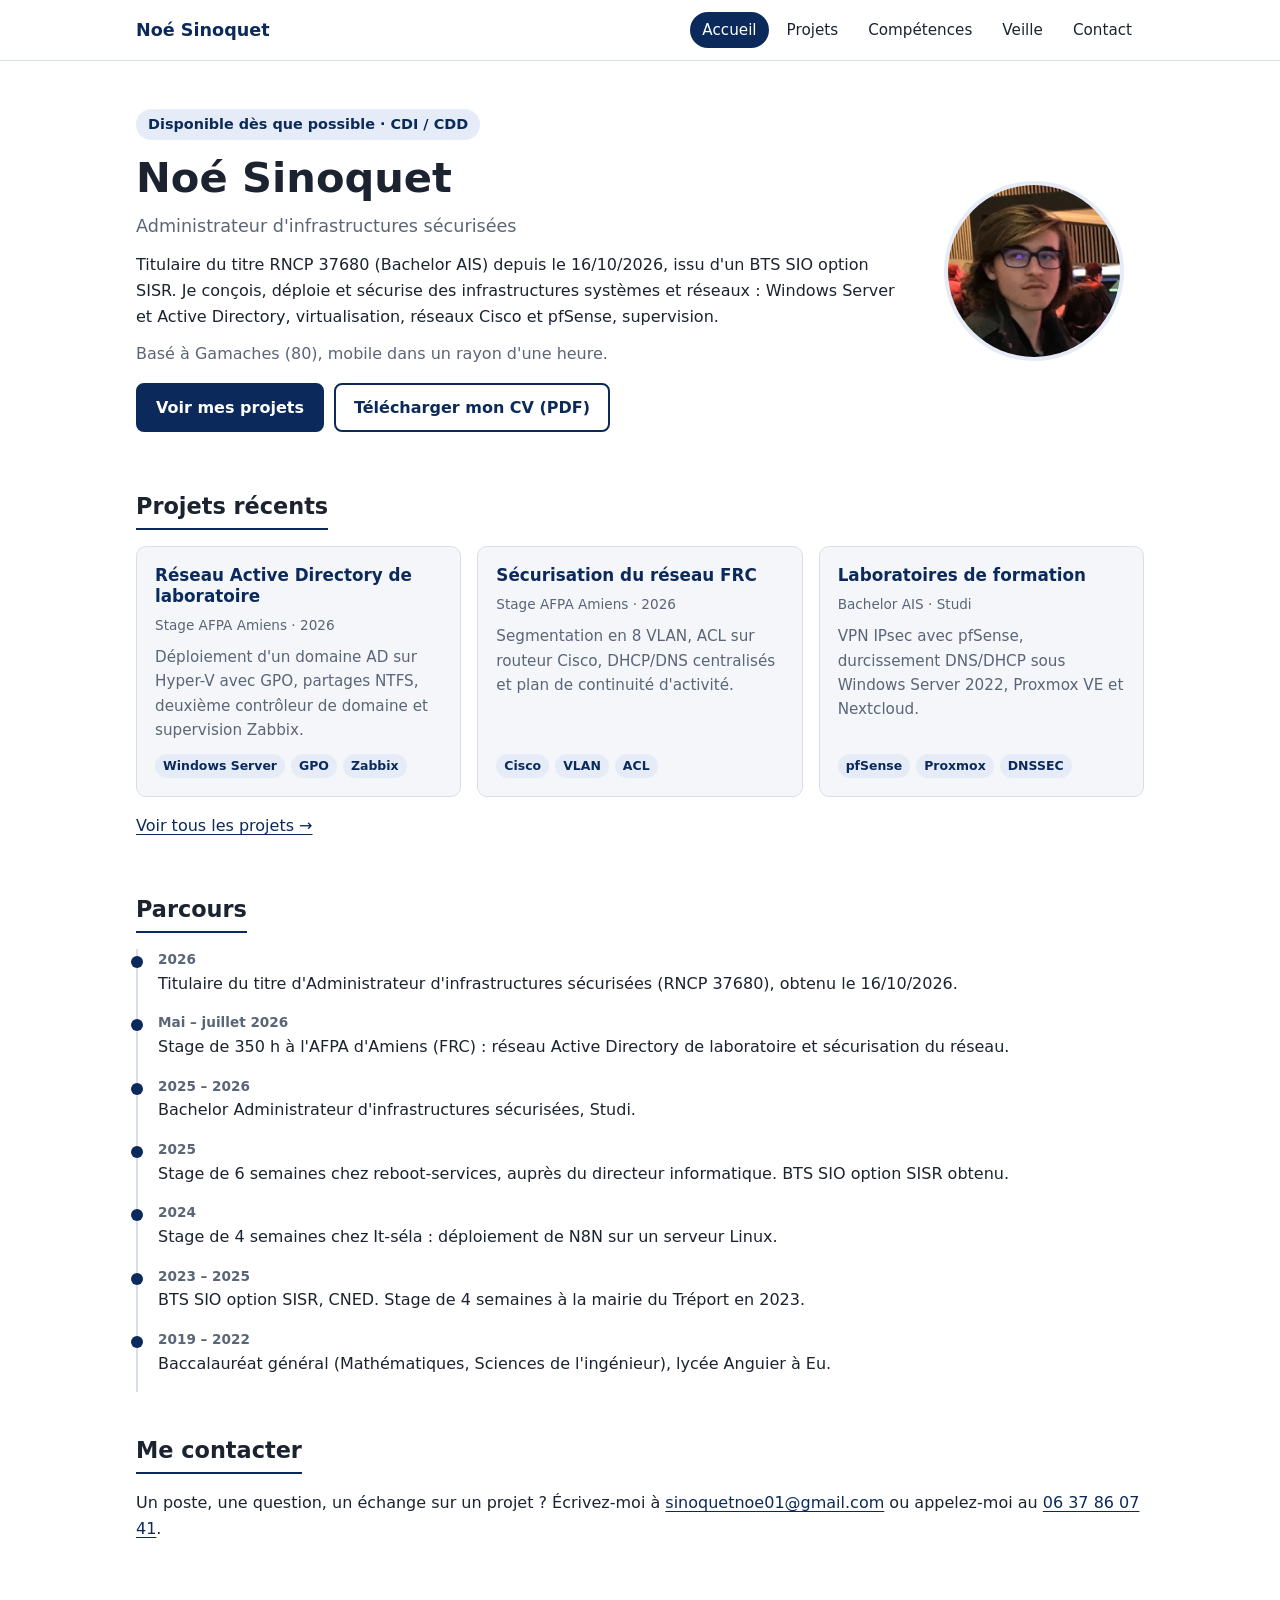
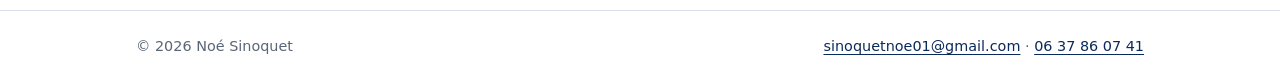
==== index.html @ 9545ffd7 "Add files via upload" ====
<!doctype html>
<html lang="fr">
<head>
<meta charset="utf-8">
<meta name="viewport" content="width=device-width, initial-scale=1">
<title>Noé Sinoquet | Administrateur d&#x27;infrastructures sécurisées</title>
<meta name="description" content="Portfolio de Noé Sinoquet, administrateur d&#x27;infrastructures sécurisées : projets réseaux, systèmes et sécurité.">
<meta name="color-scheme" content="light dark">
<link rel="stylesheet" href="assets/style.css">
</head>
<body>
<a class="skip" href="#contenu">Aller au contenu</a>
<header class="site-header">
<div class="wrap">
<a class="brand" href="index.html">Noé Sinoquet</a>
<nav aria-label="Navigation principale">
<ul>
<li><a href="index.html" aria-current="page">Accueil</a></li>
<li><a href="projets.html">Projets</a></li>
<li><a href="competences.html">Compétences</a></li>
<li><a href="veille.html">Veille</a></li>
<li><a href="contact.html">Contact</a></li>
</ul>
</nav>
</div>
</header>
<main id="contenu">
<section class="hero">
<div class="wrap">
<div>
<span class="status">Disponible dès que possible · CDI / CDD</span>
<h1>Noé Sinoquet</h1>
<p class="lead">Administrateur d'infrastructures sécurisées</p>
<p>Titulaire du titre RNCP 37680 (Bachelor AIS) depuis le 16/10/2026, issu d'un BTS SIO option SISR.
Je conçois, déploie et sécurise des infrastructures systèmes et réseaux : Windows Server et Active Directory,
virtualisation, réseaux Cisco et pfSense, supervision.</p>
<p class="muted">Basé à Gamaches (80), mobile dans un rayon d'une heure.</p>
<div class="actions">
<a class="btn" href="projets.html">Voir mes projets</a>
<a class="btn secondary" href="assets/CV_SINOQUET_Noe.pdf">Télécharger mon CV (PDF)</a>
</div>
</div>
<img src="assets/photo.jpg" alt="Portrait de Noé Sinoquet" width="180" height="180">
</div>
</section>
<div class="wrap">
<section>
<h2>Projets récents</h2>
<div class="grid"><a class="card" href="projet-afpa-ad.html"><h3>Réseau Active Directory de laboratoire</h3><span class="meta">Stage AFPA Amiens · 2026</span><p>Déploiement d&#x27;un domaine AD sur Hyper-V avec GPO, partages NTFS, deuxième contrôleur de domaine et supervision Zabbix.</p><div class="tags"><span class="tag">Windows Server</span><span class="tag">GPO</span><span class="tag">Zabbix</span></div></a><a class="card" href="projet-afpa-reseau.html"><h3>Sécurisation du réseau FRC</h3><span class="meta">Stage AFPA Amiens · 2026</span><p>Segmentation en 8 VLAN, ACL sur routeur Cisco, DHCP/DNS centralisés et plan de continuité d&#x27;activité.</p><div class="tags"><span class="tag">Cisco</span><span class="tag">VLAN</span><span class="tag">ACL</span></div></a><a class="card" href="projet-labs-studi.html"><h3>Laboratoires de formation</h3><span class="meta">Bachelor AIS · Studi</span><p>VPN IPsec avec pfSense, durcissement DNS/DHCP sous Windows Server 2022, Proxmox VE et Nextcloud.</p><div class="tags"><span class="tag">pfSense</span><span class="tag">Proxmox</span><span class="tag">DNSSEC</span></div></a></div>
<p style="margin-top:16px"><a href="projets.html">Voir tous les projets →</a></p>
</section>
<section>
<h2>Parcours</h2>
<ol class="timeline"><li><span class="when">2026</span>Titulaire du titre d&#x27;Administrateur d&#x27;infrastructures sécurisées (RNCP 37680), obtenu le 16/10/2026.</li><li><span class="when">Mai – juillet 2026</span>Stage de 350 h à l&#x27;AFPA d&#x27;Amiens (FRC) : réseau Active Directory de laboratoire et sécurisation du réseau.</li><li><span class="when">2025 – 2026</span>Bachelor Administrateur d&#x27;infrastructures sécurisées, Studi.</li><li><span class="when">2025</span>Stage de 6 semaines chez reboot-services, auprès du directeur informatique. BTS SIO option SISR obtenu.</li><li><span class="when">2024</span>Stage de 4 semaines chez It-séla : déploiement de N8N sur un serveur Linux.</li><li><span class="when">2023 – 2025</span>BTS SIO option SISR, CNED. Stage de 4 semaines à la mairie du Tréport en 2023.</li><li><span class="when">2019 – 2022</span>Baccalauréat général (Mathématiques, Sciences de l&#x27;ingénieur), lycée Anguier à Eu.</li></ol>
</section>
<section>
<h2>Me contacter</h2>
<p>Un poste, une question, un échange sur un projet ? Écrivez-moi à <a href="mailto:sinoquetnoe01@gmail.com">sinoquetnoe01@gmail.com</a>
ou appelez-moi au <a href="tel:+33637860741">06 37 86 07 41</a>.</p>
</section>
</div>
</main>
<footer class="site-footer">
<div class="wrap">
<span>© 2026 Noé Sinoquet</span>
<span><a href="mailto:sinoquetnoe01@gmail.com">sinoquetnoe01@gmail.com</a> · <a href="tel:+33637860741">06 37 86 07 41</a></span>
</div>
</footer>
</body>
</html>
---- assets/style.css ----
:root {
  --bg: #ffffff;
  --bg-soft: #f4f6fa;
  --text: #1b2330;
  --muted: #5a6577;
  --accent: #0b2a5b;
  --accent-contrast: #ffffff;
  --accent-soft: #e6ecf7;
  --border: #d9dfea;
  --radius: 10px;
  --max: 1040px;
}

@media (prefers-color-scheme: dark) {
  :root:not([data-theme="light"]) {
    --bg: #10151f;
    --bg-soft: #171e2b;
    --text: #e6eaf2;
    --muted: #9aa6ba;
    --accent: #8fb2ff;
    --accent-contrast: #0b1424;
    --accent-soft: #1d2740;
    --border: #2a3448;
  }
}

* { box-sizing: border-box; }

html { scroll-behavior: smooth; }

body {
  margin: 0;
  background: var(--bg);
  color: var(--text);
  font-family: system-ui, -apple-system, "Segoe UI", Roboto, "Helvetica Neue", Arial, sans-serif;
  line-height: 1.6;
  font-size: 1rem;
}

.wrap {
  max-width: var(--max);
  margin: 0 auto;
  padding: 0 16px;
}

a { color: var(--accent); text-underline-offset: 3px; }
a:hover { text-decoration-thickness: 2px; }
a:focus-visible, .btn:focus-visible {
  outline: 3px solid var(--accent);
  outline-offset: 2px;
  border-radius: 4px;
}

.skip {
  position: absolute;
  left: -999px;
  top: 8px;
  background: var(--accent);
  color: var(--accent-contrast);
  padding: 8px 12px;
  border-radius: 6px;
  z-index: 10;
}
.skip:focus { left: 8px; }

/* En-tête */
.site-header {
  border-bottom: 1px solid var(--border);
  background: var(--bg);
  position: sticky;
  top: 0;
  z-index: 5;
}
.site-header .wrap {
  display: flex;
  flex-wrap: wrap;
  align-items: center;
  justify-content: space-between;
  gap: 8px 24px;
  padding-top: 12px;
  padding-bottom: 12px;
}
.brand {
  font-weight: 700;
  font-size: 1.1rem;
  color: var(--accent);
  text-decoration: none;
}
.site-header nav ul {
  display: flex;
  flex-wrap: wrap;
  gap: 4px 6px;
  list-style: none;
  margin: 0;
  padding: 0;
}
.site-header nav a {
  display: block;
  padding: 6px 12px;
  border-radius: 999px;
  color: var(--text);
  text-decoration: none;
  font-size: 0.95rem;
}
.site-header nav a:hover { background: var(--accent-soft); }
.site-header nav a[aria-current="page"] {
  background: var(--accent);
  color: var(--accent-contrast);
}

/* Sections */
main { padding-bottom: 48px; }
section { padding: 36px 0 8px; }

h1, h2, h3 { line-height: 1.25; color: var(--text); }
h1 { font-size: clamp(1.8rem, 4.5vw, 2.6rem); margin: 0 0 8px; }
h2 {
  font-size: 1.4rem;
  margin: 0 0 16px;
  padding-bottom: 8px;
  border-bottom: 2px solid var(--accent);
  display: inline-block;
}
h3 { font-size: 1.1rem; margin: 24px 0 8px; }
p { margin: 0 0 12px; }
.lead { font-size: 1.1rem; color: var(--muted); }
.muted { color: var(--muted); }

/* Hero */
.hero { padding: 48px 0 24px; }
.hero .wrap {
  display: grid;
  grid-template-columns: 1fr;
  gap: 24px;
  align-items: center;
}
@media (min-width: 720px) {
  .hero .wrap { grid-template-columns: 1fr 220px; }
}
.hero img {
  width: 180px;
  height: 180px;
  object-fit: cover;
  border-radius: 50%;
  border: 4px solid var(--accent-soft);
  justify-self: center;
}
.status {
  display: inline-block;
  background: var(--accent-soft);
  color: var(--accent);
  border-radius: 999px;
  padding: 4px 12px;
  font-size: 0.9rem;
  font-weight: 600;
  margin-bottom: 12px;
}
.actions { display: flex; flex-wrap: wrap; gap: 10px; margin-top: 16px; }
.btn {
  display: inline-block;
  padding: 10px 18px;
  border-radius: 8px;
  border: 2px solid var(--accent);
  background: var(--accent);
  color: var(--accent-contrast);
  text-decoration: none;
  font-weight: 600;
}
.btn:hover { opacity: 0.9; }
.btn.secondary { background: transparent; color: var(--accent); }

/* Cartes */
.grid {
  display: grid;
  gap: 16px;
  grid-template-columns: repeat(auto-fill, minmax(260px, 1fr));
}
.card {
  display: flex;
  flex-direction: column;
  gap: 8px;
  padding: 18px;
  border: 1px solid var(--border);
  border-radius: var(--radius);
  background: var(--bg-soft);
  text-decoration: none;
  color: var(--text);
}
a.card:hover { border-color: var(--accent); }
.card h3 { margin: 0; font-size: 1.05rem; color: var(--accent); }
.card p { margin: 0; font-size: 0.95rem; color: var(--muted); }
.card .meta { font-size: 0.85rem; color: var(--muted); }

.tags { display: flex; flex-wrap: wrap; gap: 6px; margin-top: auto; padding-top: 4px; }
.tag {
  font-size: 0.78rem;
  padding: 2px 8px;
  border-radius: 999px;
  background: var(--accent-soft);
  color: var(--accent);
  font-weight: 600;
}

/* Parcours */
.timeline { list-style: none; margin: 0; padding: 0; border-left: 2px solid var(--border); }
.timeline li { position: relative; padding: 0 0 16px 20px; }
.timeline li::before {
  content: "";
  position: absolute;
  left: -7px;
  top: 7px;
  width: 12px;
  height: 12px;
  border-radius: 50%;
  background: var(--accent);
}
.timeline .when { display: block; font-size: 0.85rem; color: var(--muted); font-weight: 600; }

/* Fiches projet */
.crumbs { font-size: 0.9rem; margin-top: 24px; }
.facts {
  display: grid;
  gap: 8px 24px;
  grid-template-columns: repeat(auto-fit, minmax(200px, 1fr));
  margin: 16px 0 8px;
  padding: 16px;
  border: 1px solid var(--border);
  border-radius: var(--radius);
  background: var(--bg-soft);
}
.facts dt { font-size: 0.8rem; text-transform: uppercase; letter-spacing: 0.04em; color: var(--muted); }
.facts dd { margin: 0 0 4px; font-weight: 600; }
ul.clean { padding-left: 20px; margin: 0 0 12px; }
ul.clean li { margin-bottom: 4px; }
.note {
  border-left: 4px solid var(--accent);
  background: var(--accent-soft);
  padding: 10px 14px;
  border-radius: 0 var(--radius) var(--radius) 0;
  font-size: 0.95rem;
}
.table-wrap { overflow-x: auto; margin-bottom: 12px; }
table { border-collapse: collapse; width: 100%; font-size: 0.95rem; }
th, td { border: 1px solid var(--border); padding: 8px 10px; text-align: left; }
th { background: var(--bg-soft); }
.pager { display: flex; justify-content: space-between; gap: 12px; margin-top: 32px; flex-wrap: wrap; }

/* Pied de page */
.site-footer {
  border-top: 1px solid var(--border);
  padding: 24px 0;
  color: var(--muted);
  font-size: 0.9rem;
}
.site-footer .wrap { display: flex; flex-wrap: wrap; justify-content: space-between; gap: 8px 24px; }

@media (prefers-reduced-motion: reduce) {
  html { scroll-behavior: auto; }
}

@media print {
  .site-header, .site-footer, .actions { display: none; }
}
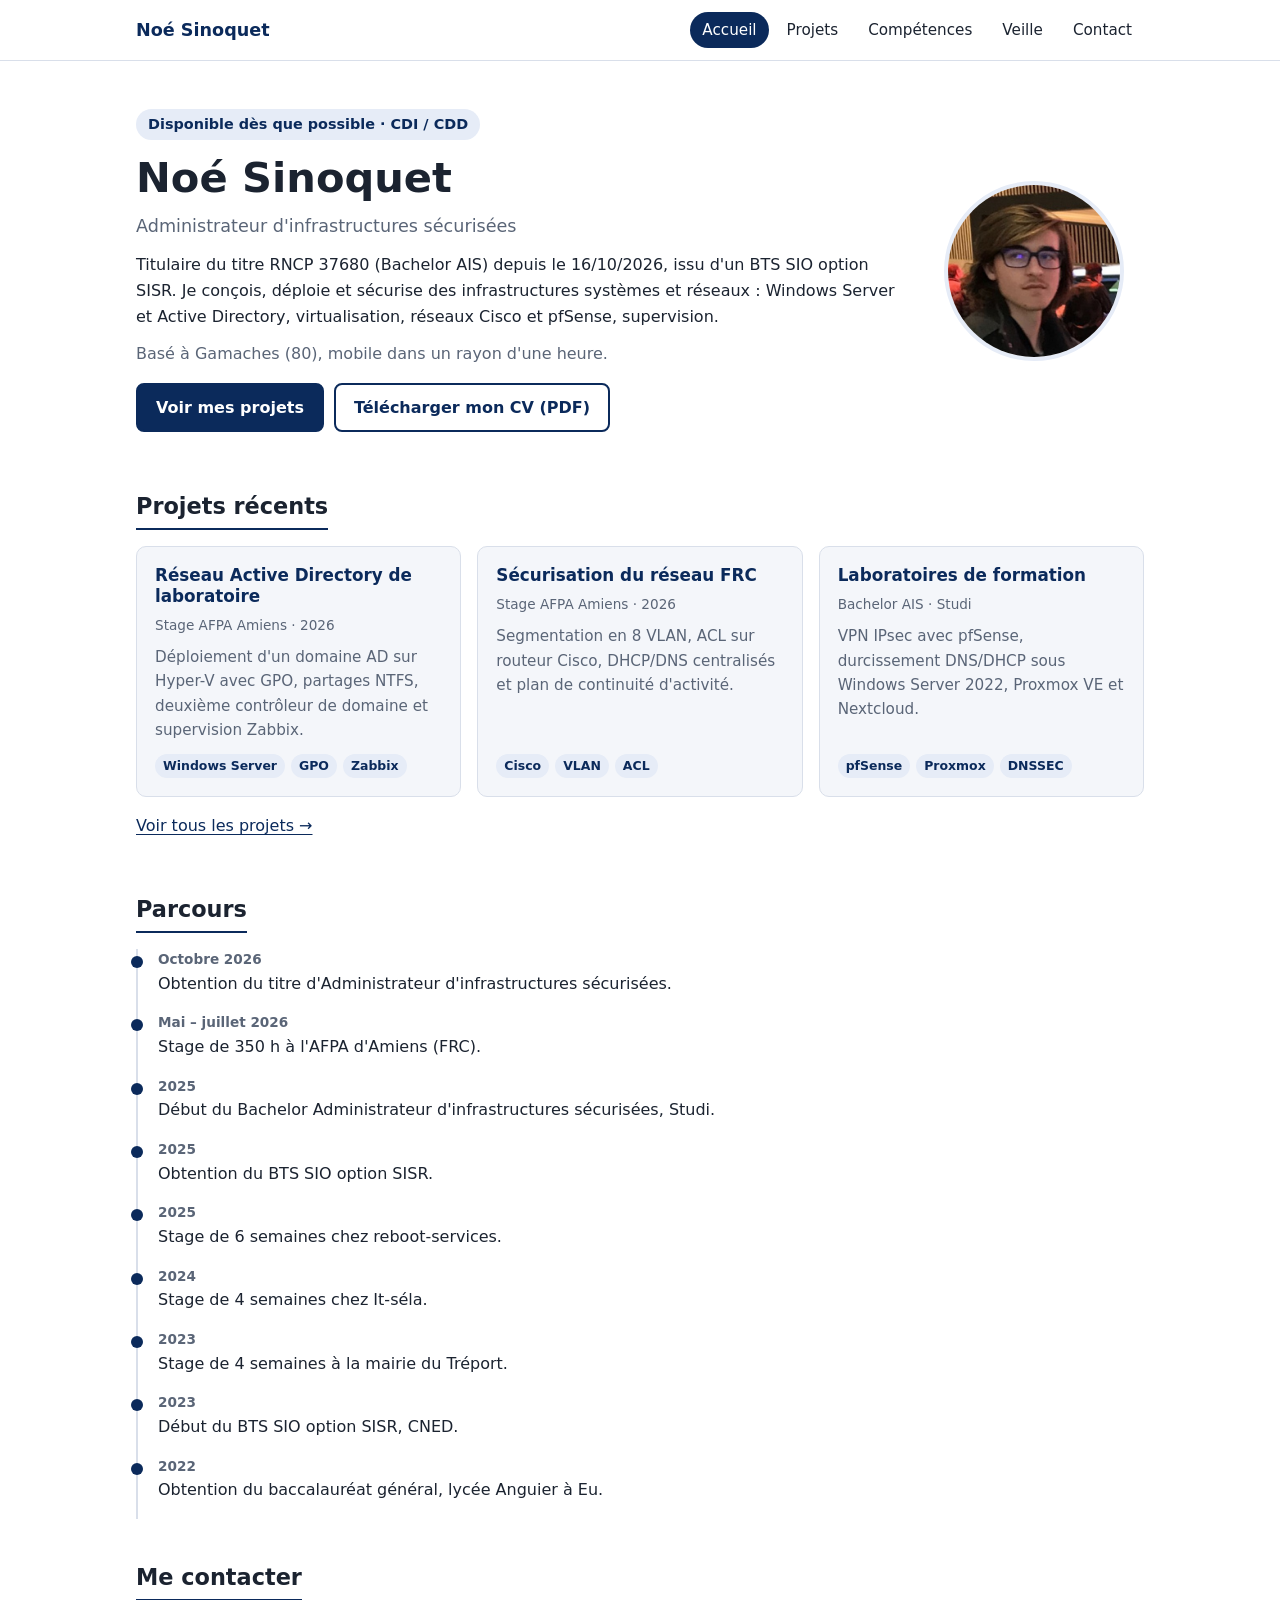
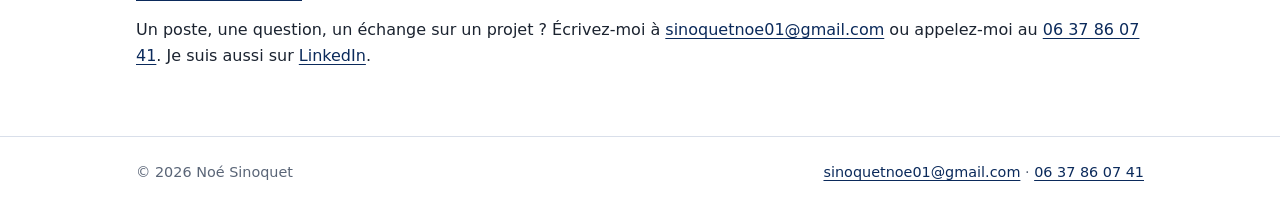
==== commit 8f3c0d00: "Add files via upload" ====
--- a/index.html
+++ b/index.html
@@ -51,12 +51,12 @@
 </section>
 <section>
 <h2>Parcours</h2>
-<ol class="timeline"><li><span class="when">2026</span>Titulaire du titre d&#x27;Administrateur d&#x27;infrastructures sécurisées (RNCP 37680), obtenu le 16/10/2026.</li><li><span class="when">Mai – juillet 2026</span>Stage de 350 h à l&#x27;AFPA d&#x27;Amiens (FRC) : réseau Active Directory de laboratoire et sécurisation du réseau.</li><li><span class="when">2025 – 2026</span>Bachelor Administrateur d&#x27;infrastructures sécurisées, Studi.</li><li><span class="when">2025</span>Stage de 6 semaines chez reboot-services, auprès du directeur informatique. BTS SIO option SISR obtenu.</li><li><span class="when">2024</span>Stage de 4 semaines chez It-séla : déploiement de N8N sur un serveur Linux.</li><li><span class="when">2023 – 2025</span>BTS SIO option SISR, CNED. Stage de 4 semaines à la mairie du Tréport en 2023.</li><li><span class="when">2019 – 2022</span>Baccalauréat général (Mathématiques, Sciences de l&#x27;ingénieur), lycée Anguier à Eu.</li></ol>
+<ol class="timeline"><li><span class="when">Octobre 2026</span>Obtention du titre d&#x27;Administrateur d&#x27;infrastructures sécurisées.</li><li><span class="when">Mai – juillet 2026</span>Stage de 350 h à l&#x27;AFPA d&#x27;Amiens (FRC).</li><li><span class="when">2025</span>Début du Bachelor Administrateur d&#x27;infrastructures sécurisées, Studi.</li><li><span class="when">2025</span>Obtention du BTS SIO option SISR.</li><li><span class="when">2025</span>Stage de 6 semaines chez reboot-services.</li><li><span class="when">2024</span>Stage de 4 semaines chez It-séla.</li><li><span class="when">2023</span>Stage de 4 semaines à la mairie du Tréport.</li><li><span class="when">2023</span>Début du BTS SIO option SISR, CNED.</li><li><span class="when">2022</span>Obtention du baccalauréat général, lycée Anguier à Eu.</li></ol>
 </section>
 <section>
 <h2>Me contacter</h2>
 <p>Un poste, une question, un échange sur un projet ? Écrivez-moi à <a href="mailto:sinoquetnoe01@gmail.com">sinoquetnoe01@gmail.com</a>
-ou appelez-moi au <a href="tel:+33637860741">06 37 86 07 41</a>.</p>
+ou appelez-moi au <a href="tel:+33637860741">06 37 86 07 41</a>. Je suis aussi sur <a href="https://www.linkedin.com/in/sinoquet-no%C3%A9-0a4686312/" rel="noopener" target="_blank">LinkedIn</a>.</p>
 </section>
 </div>
 </main>
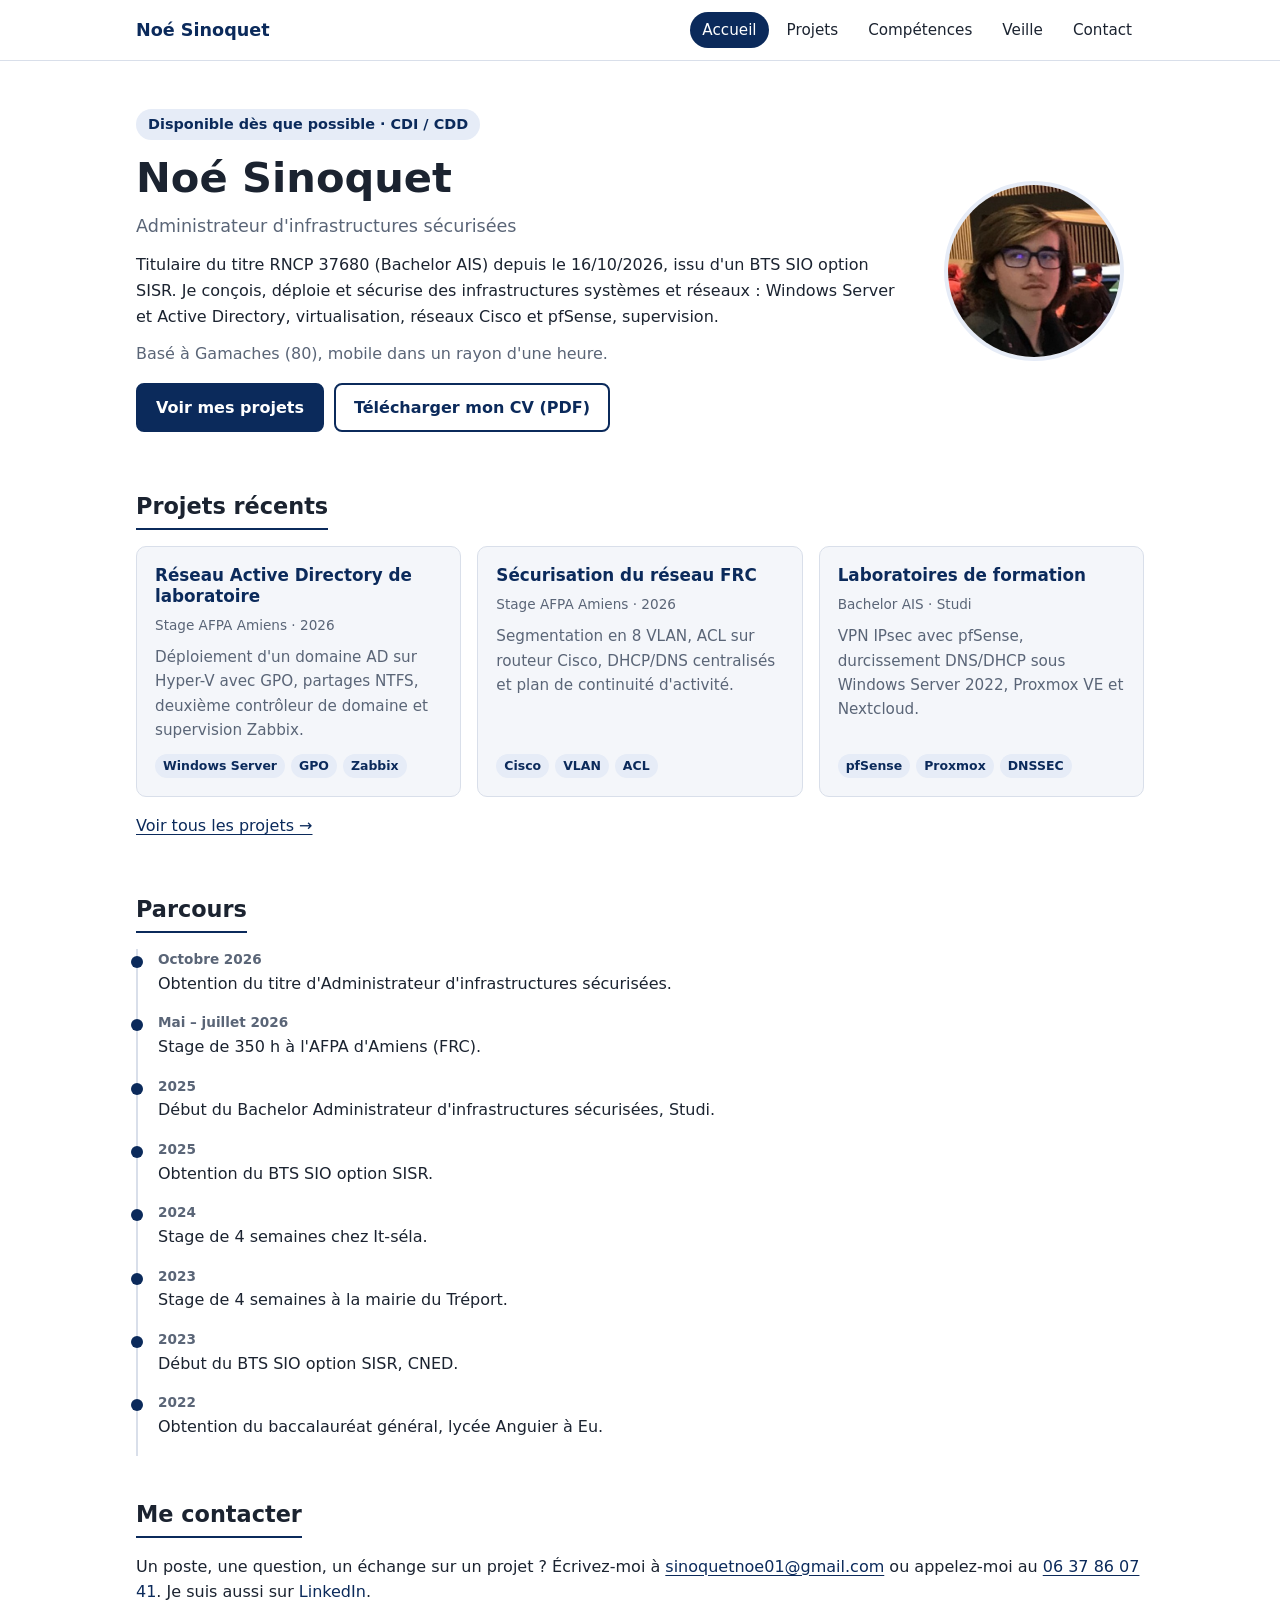
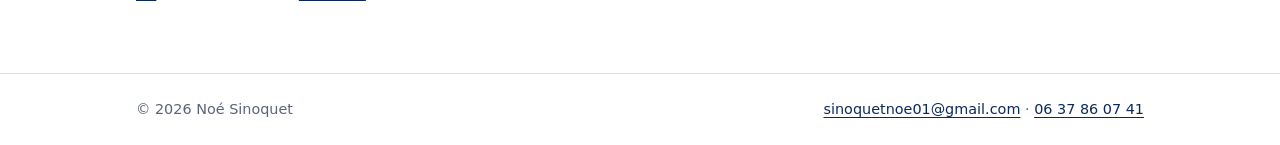
==== commit 38734a65: "Remove duplicate entries from timeline section Removed duplicate timeline entries to streamline the " ====
--- a/index.html
+++ b/index.html
@@ -51,7 +51,7 @@
 </section>
 <section>
 <h2>Parcours</h2>
-<ol class="timeline"><li><span class="when">Octobre 2026</span>Obtention du titre d&#x27;Administrateur d&#x27;infrastructures sécurisées.</li><li><span class="when">Mai – juillet 2026</span>Stage de 350 h à l&#x27;AFPA d&#x27;Amiens (FRC).</li><li><span class="when">2025</span>Début du Bachelor Administrateur d&#x27;infrastructures sécurisées, Studi.</li><li><span class="when">2025</span>Obtention du BTS SIO option SISR.</li><li><span class="when">2025</span>Stage de 6 semaines chez reboot-services.</li><li><span class="when">2024</span>Stage de 4 semaines chez It-séla.</li><li><span class="when">2023</span>Stage de 4 semaines à la mairie du Tréport.</li><li><span class="when">2023</span>Début du BTS SIO option SISR, CNED.</li><li><span class="when">2022</span>Obtention du baccalauréat général, lycée Anguier à Eu.</li></ol>
+<ol class="timeline"><li><span class="when">Octobre 2026</span>Obtention du titre d&#x27;Administrateur d&#x27;infrastructures sécurisées.</li><li><span class="when">Mai – juillet 2026</span>Stage de 350 h à l&#x27;AFPA d&#x27;Amiens (FRC).</li><li><span class="when">2025</span>Début du Bachelor Administrateur d&#x27;infrastructures sécurisées, Studi.</li><li><span class="when">2025</span>Obtention du BTS SIO option SISR.</li><li><span class="when">2024</span>Stage de 4 semaines chez It-séla.</li><li><span class="when">2023</span>Stage de 4 semaines à la mairie du Tréport.</li><li><span class="when">2023</span>Début du BTS SIO option SISR, CNED.</li><li><span class="when">2022</span>Obtention du baccalauréat général, lycée Anguier à Eu.</li></ol>
 </section>
 <section>
 <h2>Me contacter</h2>
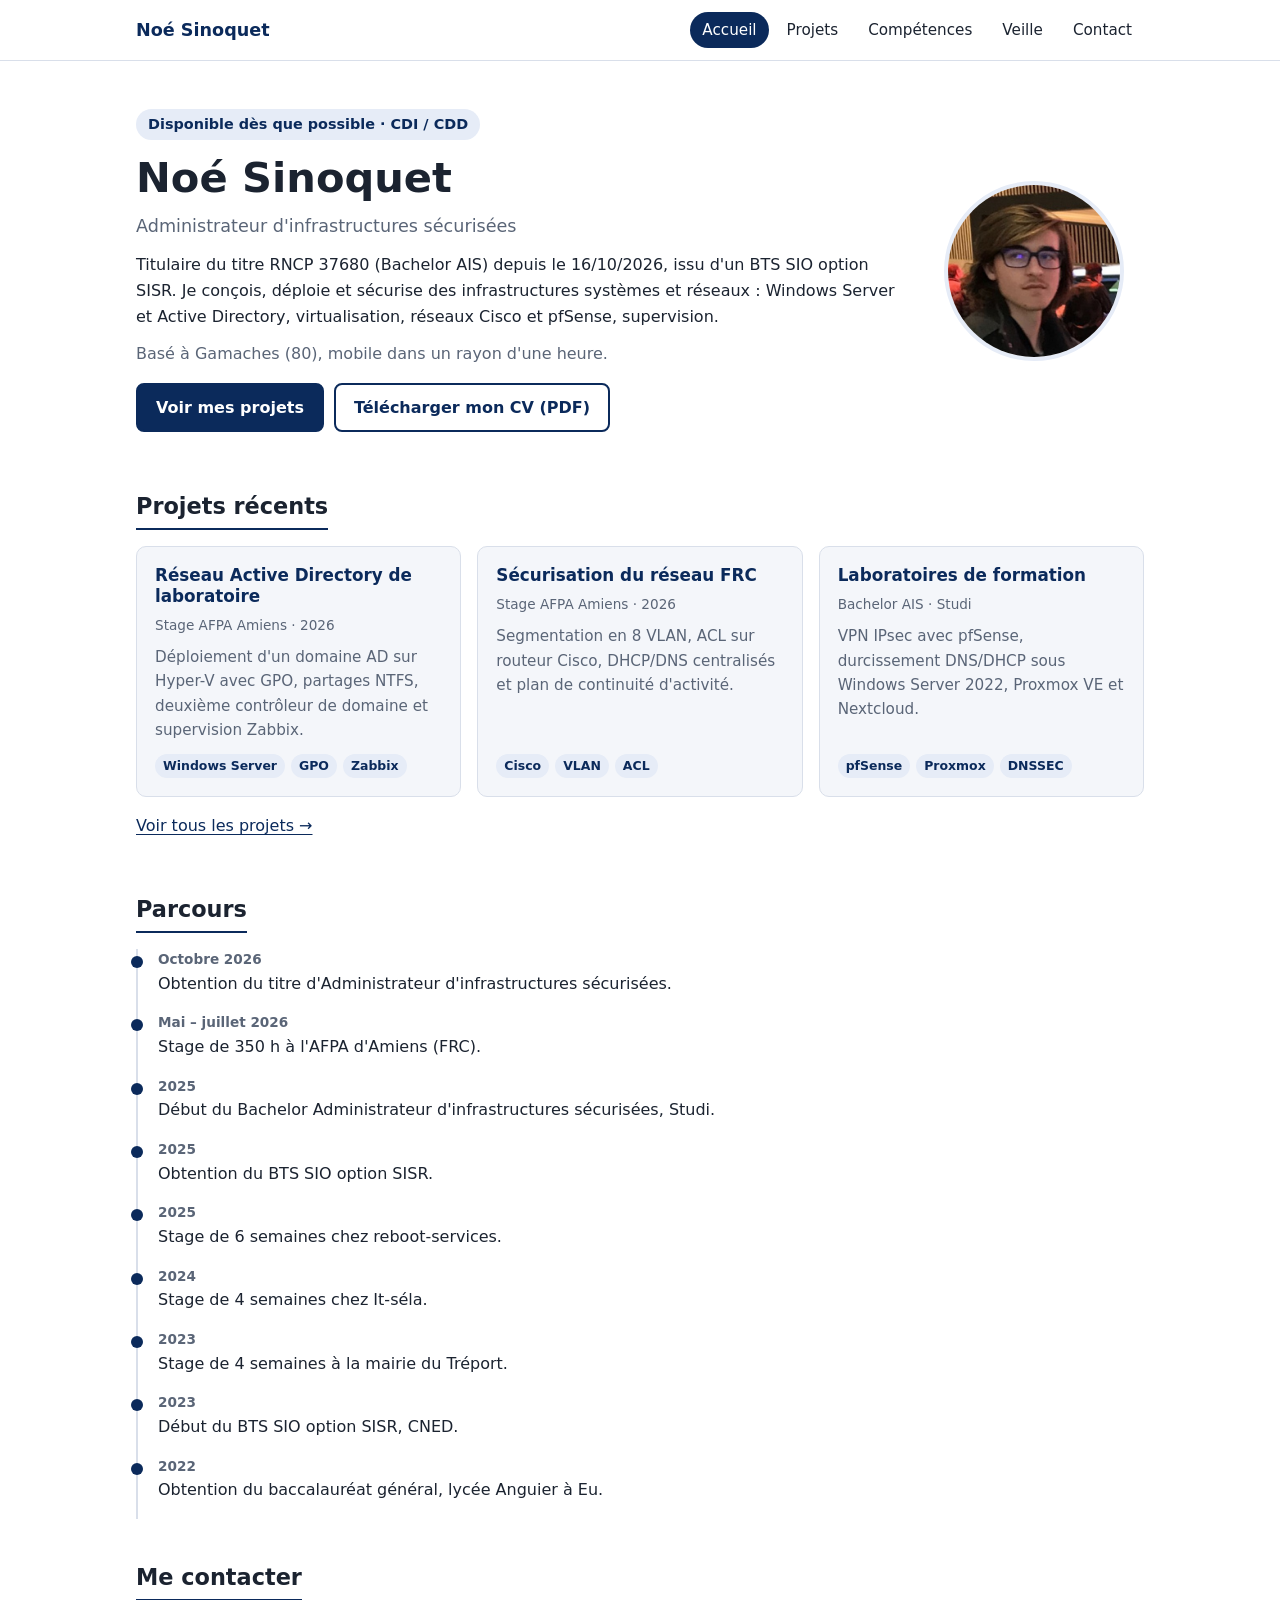
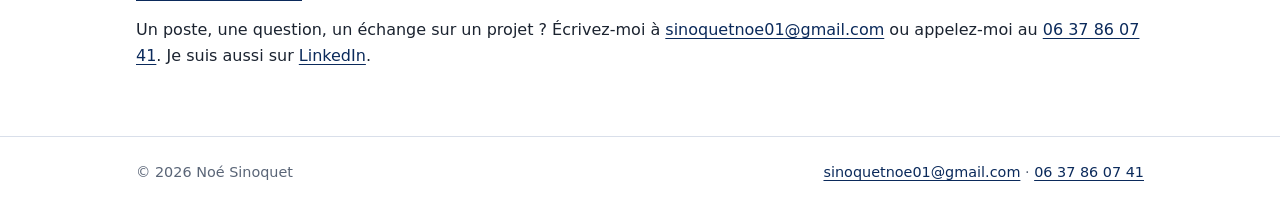
==== commit 81548ab0: "Add files via upload" ====
--- a/index.html
+++ b/index.html
@@ -51,12 +51,12 @@
 </section>
 <section>
 <h2>Parcours</h2>
-<ol class="timeline"><li><span class="when">Octobre 2026</span>Obtention du titre d&#x27;Administrateur d&#x27;infrastructures sécurisées.</li><li><span class="when">Mai – juillet 2026</span>Stage de 350 h à l&#x27;AFPA d&#x27;Amiens (FRC).</li><li><span class="when">2025</span>Début du Bachelor Administrateur d&#x27;infrastructures sécurisées, Studi.</li><li><span class="when">2025</span>Obtention du BTS SIO option SISR.</li><li><span class="when">2024</span>Stage de 4 semaines chez It-séla.</li><li><span class="when">2023</span>Stage de 4 semaines à la mairie du Tréport.</li><li><span class="when">2023</span>Début du BTS SIO option SISR, CNED.</li><li><span class="when">2022</span>Obtention du baccalauréat général, lycée Anguier à Eu.</li></ol>
+<ol class="timeline"><li><span class="when">Octobre 2026</span>Obtention du titre d&#x27;Administrateur d&#x27;infrastructures sécurisées.</li><li><span class="when">Mai – juillet 2026</span>Stage de 350 h à l&#x27;AFPA d&#x27;Amiens (FRC).</li><li><span class="when">2025</span>Début du Bachelor Administrateur d&#x27;infrastructures sécurisées, Studi.</li><li><span class="when">2025</span>Obtention du BTS SIO option SISR.</li><li><span class="when">2025</span>Stage de 6 semaines chez reboot-services.</li><li><span class="when">2024</span>Stage de 4 semaines chez It-séla.</li><li><span class="when">2023</span>Stage de 4 semaines à la mairie du Tréport.</li><li><span class="when">2023</span>Début du BTS SIO option SISR, CNED.</li><li><span class="when">2022</span>Obtention du baccalauréat général, lycée Anguier à Eu.</li></ol>
 </section>
 <section>
 <h2>Me contacter</h2>
 <p>Un poste, une question, un échange sur un projet ? Écrivez-moi à <a href="mailto:sinoquetnoe01@gmail.com">sinoquetnoe01@gmail.com</a>
-ou appelez-moi au <a href="tel:+33637860741">06 37 86 07 41</a>. Je suis aussi sur <a href="https://www.linkedin.com/in/sinoquet-no%C3%A9-0a4686312/" rel="noopener" target="_blank">LinkedIn</a>.</p>
+ou appelez-moi au <a href="tel:+33637860741">06 37 86 07 41</a>. Je suis aussi sur <a href="https://www.linkedin.com/in/noe-sinoquet/" rel="noopener" target="_blank">LinkedIn</a>.</p>
 </section>
 </div>
 </main>
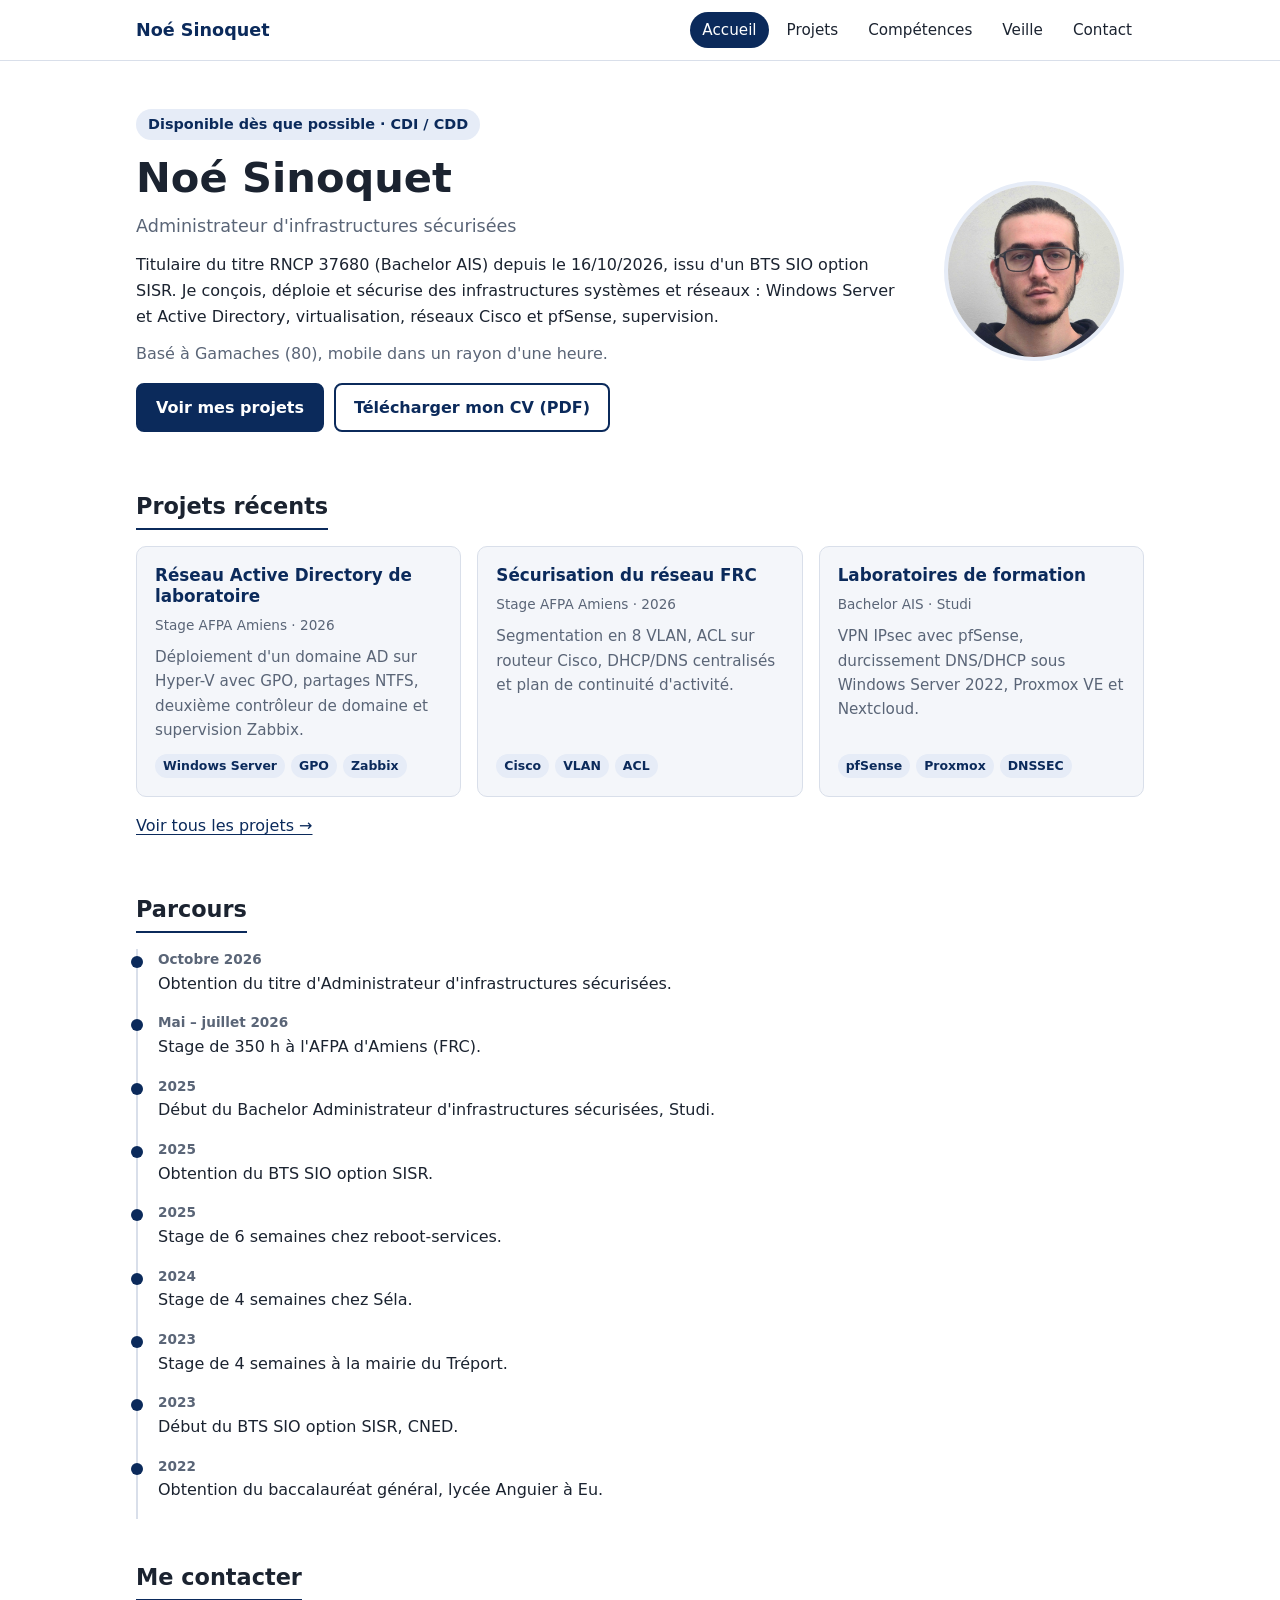
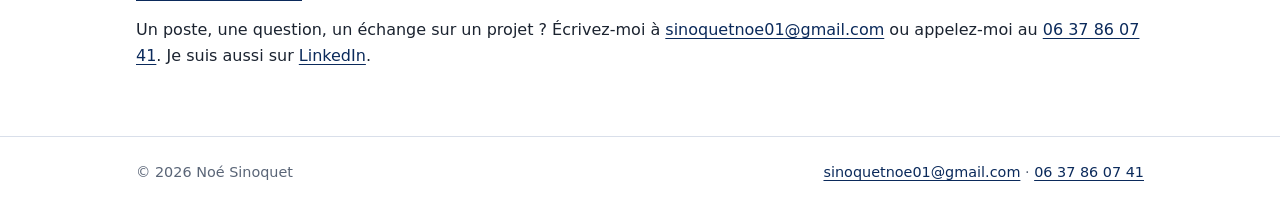
==== commit 44461f3c: "Add files via upload" ====
--- a/index.html
+++ b/index.html
@@ -51,7 +51,7 @@
 </section>
 <section>
 <h2>Parcours</h2>
-<ol class="timeline"><li><span class="when">Octobre 2026</span>Obtention du titre d&#x27;Administrateur d&#x27;infrastructures sécurisées.</li><li><span class="when">Mai – juillet 2026</span>Stage de 350 h à l&#x27;AFPA d&#x27;Amiens (FRC).</li><li><span class="when">2025</span>Début du Bachelor Administrateur d&#x27;infrastructures sécurisées, Studi.</li><li><span class="when">2025</span>Obtention du BTS SIO option SISR.</li><li><span class="when">2025</span>Stage de 6 semaines chez reboot-services.</li><li><span class="when">2024</span>Stage de 4 semaines chez It-séla.</li><li><span class="when">2023</span>Stage de 4 semaines à la mairie du Tréport.</li><li><span class="when">2023</span>Début du BTS SIO option SISR, CNED.</li><li><span class="when">2022</span>Obtention du baccalauréat général, lycée Anguier à Eu.</li></ol>
+<ol class="timeline"><li><span class="when">Octobre 2026</span>Obtention du titre d&#x27;Administrateur d&#x27;infrastructures sécurisées.</li><li><span class="when">Mai – juillet 2026</span>Stage de 350 h à l&#x27;AFPA d&#x27;Amiens (FRC).</li><li><span class="when">2025</span>Début du Bachelor Administrateur d&#x27;infrastructures sécurisées, Studi.</li><li><span class="when">2025</span>Obtention du BTS SIO option SISR.</li><li><span class="when">2025</span>Stage de 6 semaines chez reboot-services.</li><li><span class="when">2024</span>Stage de 4 semaines chez Séla.</li><li><span class="when">2023</span>Stage de 4 semaines à la mairie du Tréport.</li><li><span class="when">2023</span>Début du BTS SIO option SISR, CNED.</li><li><span class="when">2022</span>Obtention du baccalauréat général, lycée Anguier à Eu.</li></ol>
 </section>
 <section>
 <h2>Me contacter</h2>
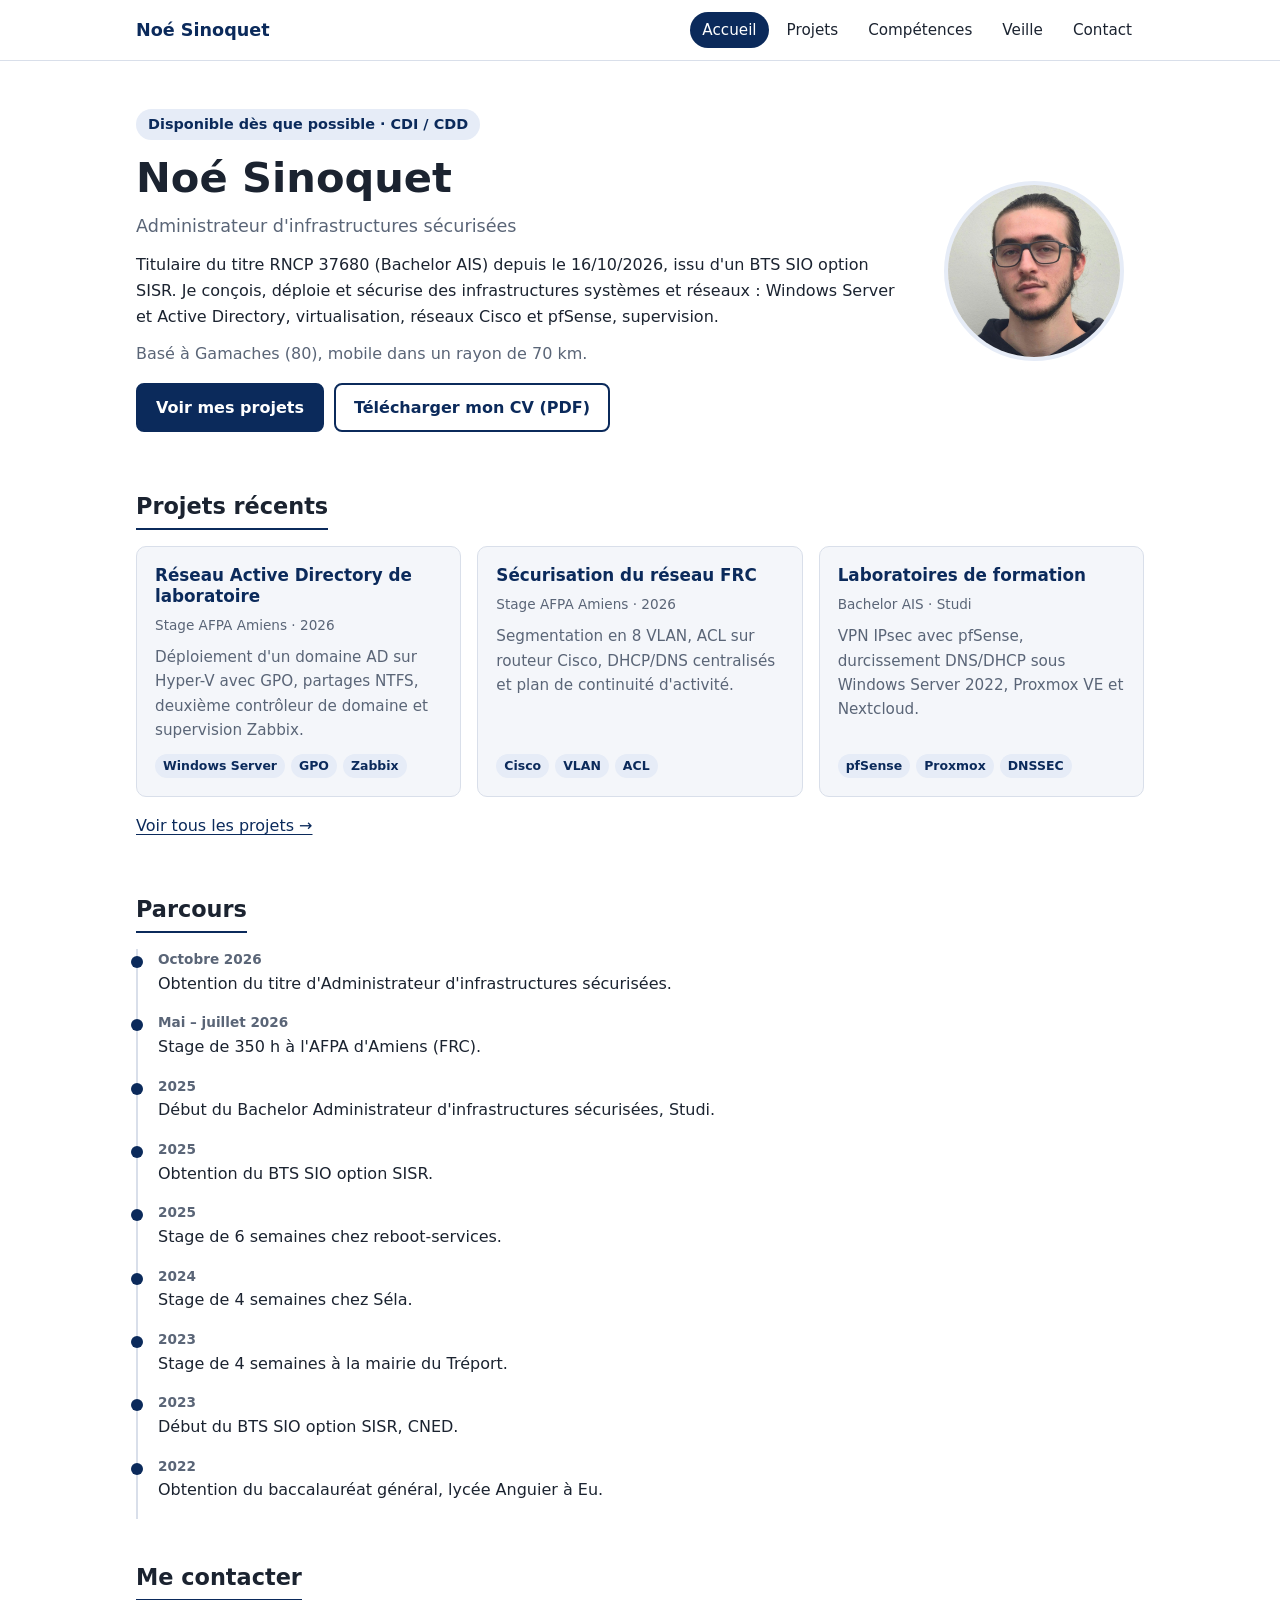
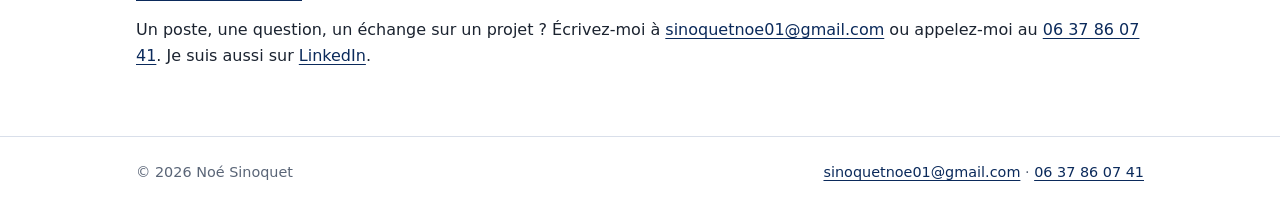
==== commit 954f3c32: "Add files via upload" ====
--- a/index.html
+++ b/index.html
@@ -34,7 +34,7 @@
 <p>Titulaire du titre RNCP 37680 (Bachelor AIS) depuis le 16/10/2026, issu d'un BTS SIO option SISR.
 Je conçois, déploie et sécurise des infrastructures systèmes et réseaux : Windows Server et Active Directory,
 virtualisation, réseaux Cisco et pfSense, supervision.</p>
-<p class="muted">Basé à Gamaches (80), mobile dans un rayon d'une heure.</p>
+<p class="muted">Basé à Gamaches (80), mobile dans un rayon de 70 km.</p>
 <div class="actions">
 <a class="btn" href="projets.html">Voir mes projets</a>
 <a class="btn secondary" href="assets/CV_SINOQUET_Noe.pdf">Télécharger mon CV (PDF)</a>
